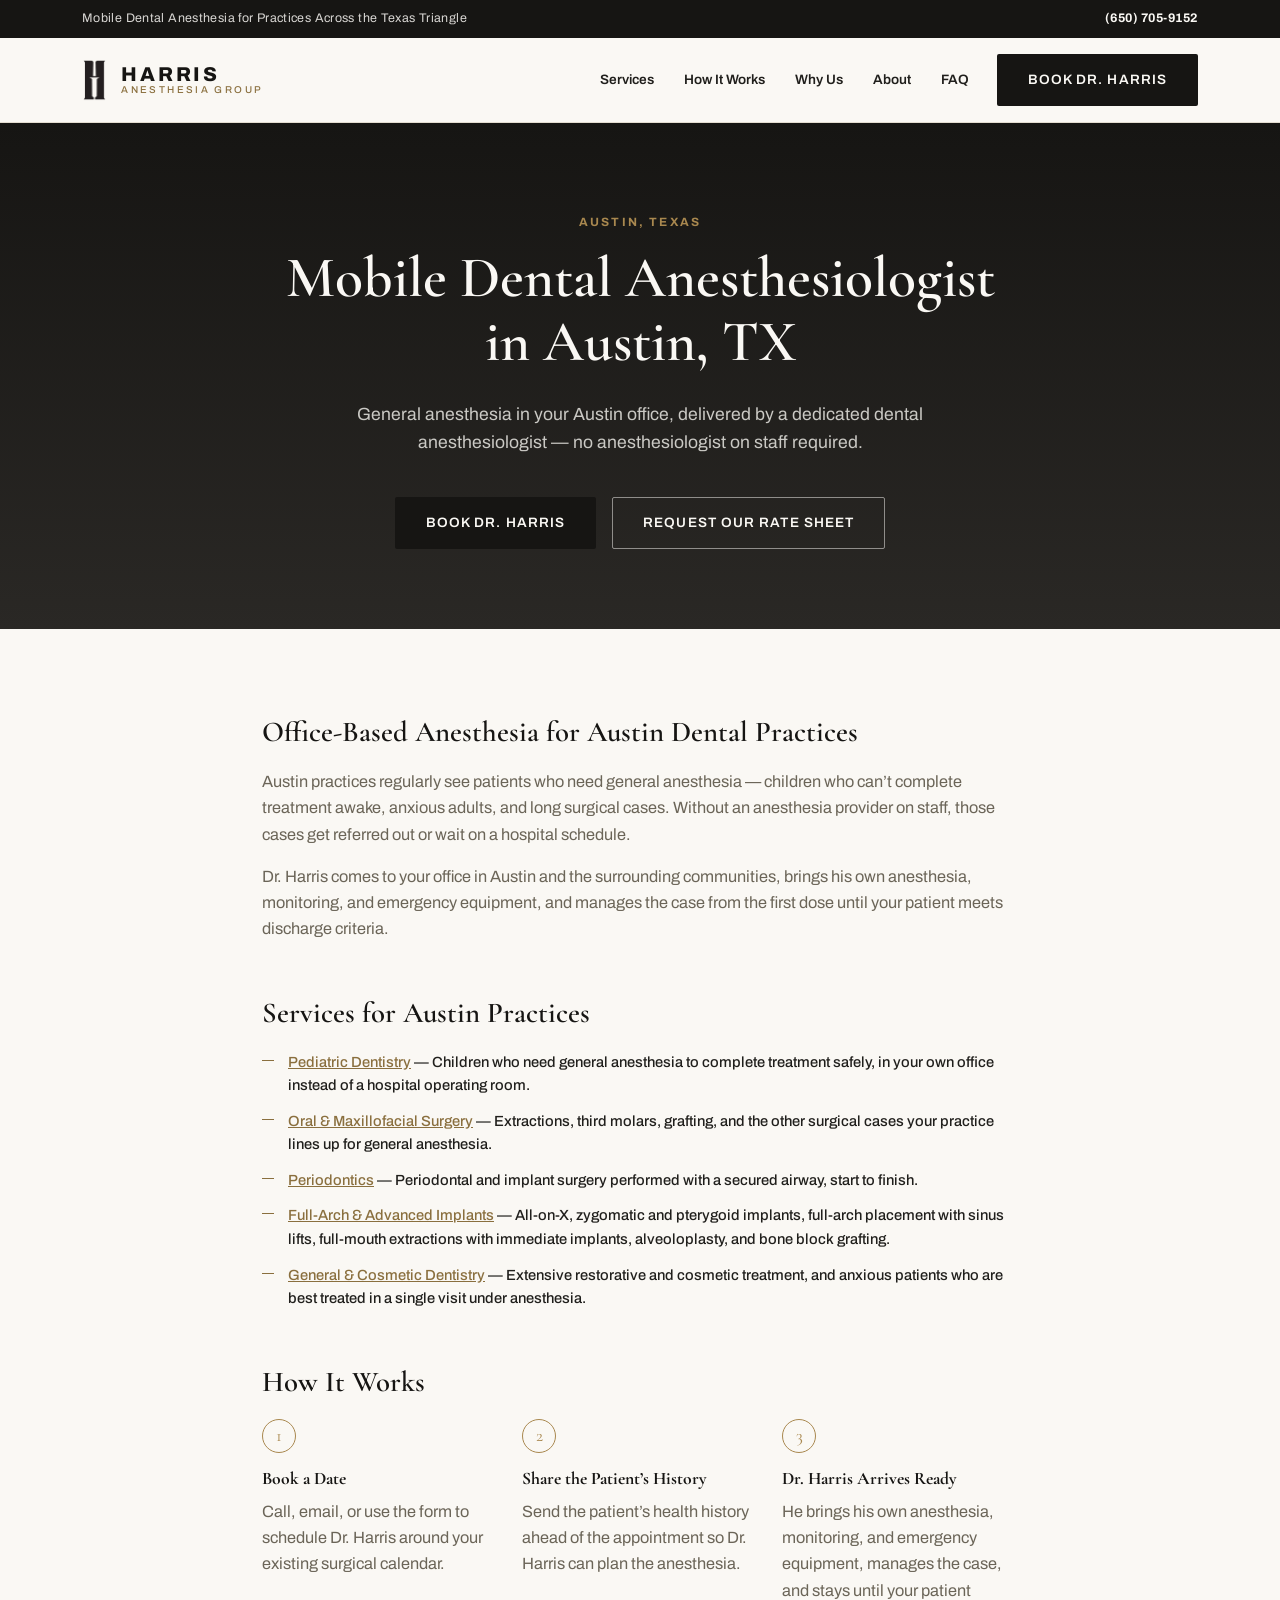
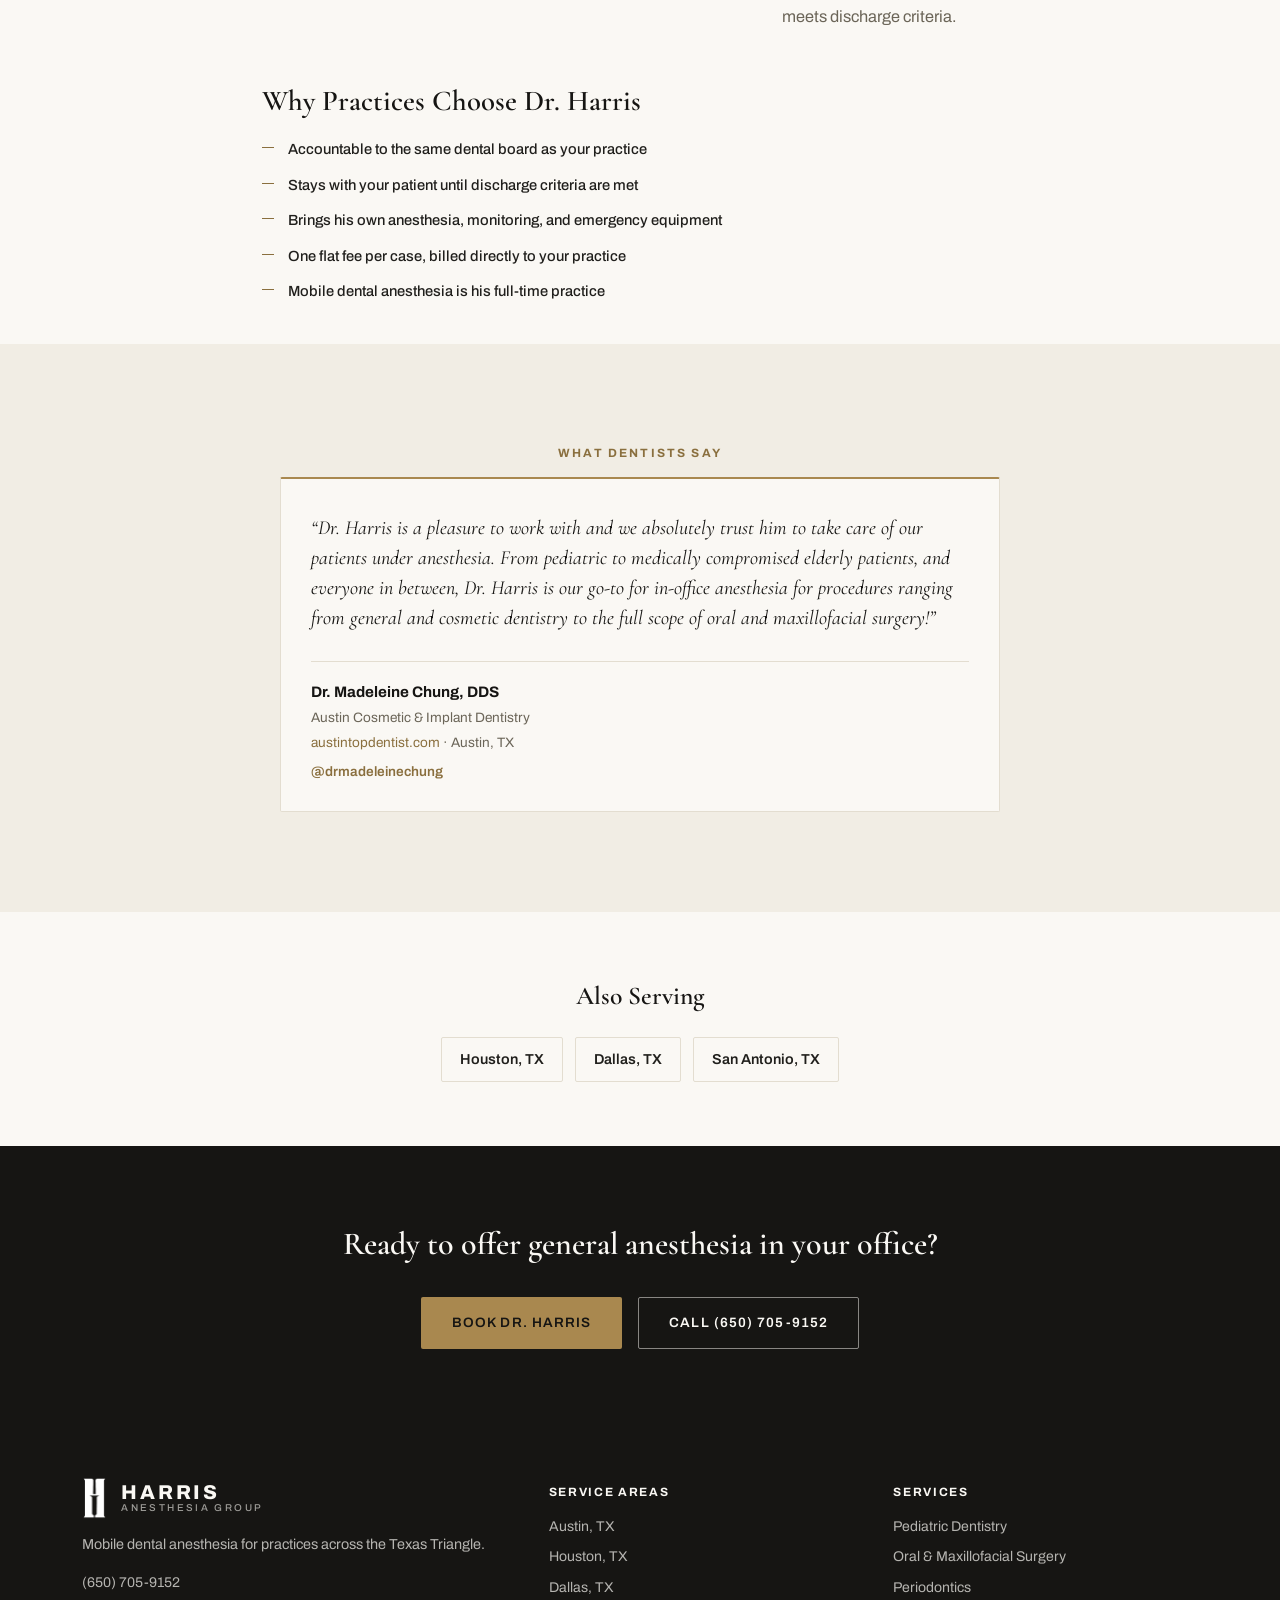
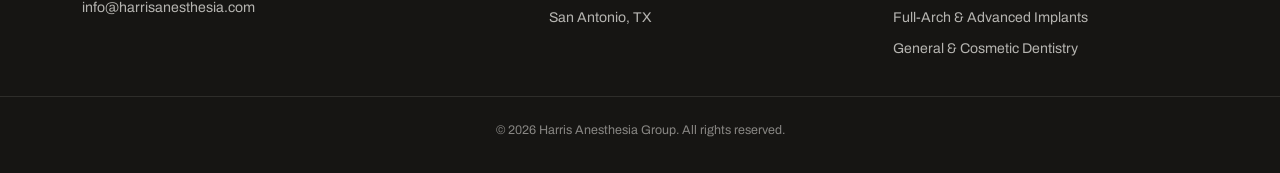
==== austin/index.html @ 19dffb28 "Restructure home page and add city and service landing pages Reorder the home page around what a cli" ====
<!DOCTYPE html>
<html lang="en">
<head>
<meta charset="UTF-8">
<meta name="viewport" content="width=device-width, initial-scale=1.0">
<title>Dental Anesthesiologist in Austin, TX | Harris Anesthesia</title>
<meta name="description" content="Mobile dental anesthesiologist Dr. Brett Harris brings general anesthesia to dental offices in Austin, TX. One flat fee per case.">
<link rel="canonical" href="https://harrisanesthesia.com/austin/">
<meta property="og:type" content="website">
<meta property="og:url" content="https://harrisanesthesia.com/austin/">
<meta property="og:title" content="Dental Anesthesiologist in Austin, TX | Harris Anesthesia">
<meta property="og:description" content="Mobile dental anesthesiologist Dr. Brett Harris brings general anesthesia to dental offices in Austin, TX. One flat fee per case.">
<meta property="og:image" content="https://harrisanesthesia.com/assets/dr-harris-headshot-crop.jpg">
<link rel="icon" type="image/png" href="/assets/logo-icon.png">
<link rel="preconnect" href="https://fonts.googleapis.com">
<link rel="preconnect" href="https://fonts.gstatic.com" crossorigin>
<link href="https://fonts.googleapis.com/css2?family=Archivo:wght@400;500;600;700;800&family=Cormorant+Garamond:ital,wght@0,500;0,600;1,500&display=swap" rel="stylesheet">
<link rel="stylesheet" href="/css/styles.css">
</head>
<body>

<div class="topbar">
  <div class="wrap topbar-inner">
    <span>Mobile Dental Anesthesia for Practices Across the Texas Triangle</span>
    <a href="tel:+16507059152" class="topbar-phone">(650) 705-9152</a>
  </div>
</div>

<header class="site-header" id="top">
  <div class="wrap header-inner">
    <a href="/" class="brand">
      <img src="/assets/logo-icon.png" alt="Harris Anesthesia Group mark" class="brand-mark">
      <span class="brand-word">
        <span class="brand-name">HARRIS</span>
        <span class="brand-sub">Anesthesia Group</span>
      </span>
    </a>
    <nav class="site-nav" id="site-nav">
      <a href="/#services">Services</a>
      <a href="/#how-it-works">How It Works</a>
      <a href="/#why">Why Us</a>
      <a href="/#about">About</a>
      <a href="/#faq">FAQ</a>
    </nav>
    <a href="/#contact" class="btn btn-primary header-cta">Book Dr. Harris</a>
    <button class="nav-toggle" id="nav-toggle" aria-label="Toggle navigation" aria-expanded="false">
      <span></span><span></span><span></span>
    </button>
  </div>
</header>

<main>

  <section class="hero page-hero">
    <div class="wrap hero-inner">
      <p class="eyebrow">Austin, Texas</p>
      <h1>Mobile Dental Anesthesiologist in Austin, TX</h1>
      <p class="hero-lede">General anesthesia in your Austin office, delivered by a dedicated dental anesthesiologist &mdash; no anesthesiologist on staff required.</p>
      <div class="hero-actions">
        <a href="/#contact" class="btn btn-primary">Book Dr. Harris</a>
        <a href="mailto:info@harrisanesthesia.com?subject=Rate%20sheet%20request" class="btn btn-ghost">Request Our Rate Sheet</a>
      </div>
    </div>
  </section>

  <section class="page-body">
    <div class="wrap prose">
      <h2>Office-Based Anesthesia for Austin Dental Practices</h2>
      <p>Austin practices regularly see patients who need general anesthesia &mdash; children who can&rsquo;t complete treatment awake, anxious adults, and long surgical cases. Without an anesthesia provider on staff, those cases get referred out or wait on a hospital schedule.</p>
      <p>Dr. Harris comes to your office in Austin and the surrounding communities, brings his own anesthesia, monitoring, and emergency equipment, and manages the case from the first dose until your patient meets discharge criteria.</p>

      <h2>Services for Austin Practices</h2>
      <ul class="credential-list">
        <li><a href="/pediatric-dental-anesthesia/">Pediatric Dentistry</a> &mdash; Children who need general anesthesia to complete treatment safely, in your own office instead of a hospital operating room.</li>
        <li><a href="/oral-surgery-anesthesia/">Oral &amp; Maxillofacial Surgery</a> &mdash; Extractions, third molars, grafting, and the other surgical cases your practice lines up for general anesthesia.</li>
        <li><a href="/periodontal-surgery-anesthesia/">Periodontics</a> &mdash; Periodontal and implant surgery performed with a secured airway, start to finish.</li>
        <li><a href="/full-arch-implant-anesthesia/">Full-Arch &amp; Advanced Implants</a> &mdash; All-on-X, zygomatic and pterygoid implants, full-arch placement with sinus lifts, full-mouth extractions with immediate implants, alveoloplasty, and bone block grafting.</li>
        <li><a href="/general-cosmetic-dental-anesthesia/">General &amp; Cosmetic Dentistry</a> &mdash; Extensive restorative and cosmetic treatment, and anxious patients who are best treated in a single visit under anesthesia.</li>
      </ul>

      <h2>How It Works</h2>
        <ol class="how-steps">
          <li class="how-step"><span class="how-num">1</span><h4>Book a Date</h4><p>Call, email, or use the form to schedule Dr. Harris around your existing surgical calendar.</p></li>
          <li class="how-step"><span class="how-num">2</span><h4>Share the Patient&rsquo;s History</h4><p>Send the patient&rsquo;s health history ahead of the appointment so Dr. Harris can plan the anesthesia.</p></li>
          <li class="how-step"><span class="how-num">3</span><h4>Dr. Harris Arrives Ready</h4><p>He brings his own anesthesia, monitoring, and emergency equipment, manages the case, and stays until your patient meets discharge criteria.</p></li>
        </ol>

      <h2>Why Practices Choose Dr. Harris</h2>
      <ul class="credential-list">
        <li>Accountable to the same dental board as your practice</li>
        <li>Stays with your patient until discharge criteria are met</li>
        <li>Brings his own anesthesia, monitoring, and emergency equipment</li>
        <li>One flat fee per case, billed directly to your practice</li>
        <li>Mobile dental anesthesia is his full-time practice</li>
      </ul>
    </div>
  </section>

  <section class="testimonials">
    <div class="wrap">
      <p class="eyebrow center">What Dentists Say</p>
      <div class="testimonial-single">
        <figure class="testimonial">
          <blockquote>&ldquo;Dr. Harris is a pleasure to work with and we absolutely trust him to take care of our patients under anesthesia. From pediatric to medically compromised elderly patients, and everyone in between, Dr. Harris is our go-to for in-office anesthesia for procedures ranging from general and cosmetic dentistry to the full scope of oral and maxillofacial surgery!&rdquo;</blockquote>
          <figcaption>
            <span class="testimonial-name">Dr. Madeleine Chung, DDS</span>
            <span class="testimonial-role">Austin Cosmetic &amp; Implant Dentistry</span>
            <span class="testimonial-place"><a href="https://austintopdentist.com/" target="_blank" rel="noopener">austintopdentist.com</a> &middot; Austin, TX</span>
            <a class="testimonial-social" href="https://www.instagram.com/drmadeleinechung/" target="_blank" rel="noopener">@drmadeleinechung</a>
          </figcaption>
        </figure>
      </div>
    </div>
  </section>

  <section class="page-related">
    <div class="wrap">
      <h2>Also Serving</h2>
      <ul class="link-list">
        <li><a href="/houston/">Houston, TX</a></li>
        <li><a href="/dallas/">Dallas, TX</a></li>
        <li><a href="/san-antonio/">San Antonio, TX</a></li>
      </ul>
    </div>
  </section>

  <section class="cta-band">
    <div class="wrap">
      <h2>Ready to offer general anesthesia in your office?</h2>
      <div class="hero-actions">
        <a href="/#contact" class="btn btn-primary btn-on-dark">Book Dr. Harris</a>
        <a href="tel:+16507059152" class="btn btn-ghost btn-ghost-dark">Call (650) 705-9152</a>
      </div>
    </div>
  </section>

</main>

<footer class="site-footer">
  <div class="wrap footer-cols">
    <div class="footer-brand-col">
      <a href="/" class="brand brand-footer">
        <img src="/assets/logo-icon.png" alt="Harris Anesthesia Group mark" class="brand-mark">
        <span class="brand-word">
          <span class="brand-name">HARRIS</span>
          <span class="brand-sub">Anesthesia Group</span>
        </span>
      </a>
      <p class="footer-tagline">Mobile dental anesthesia for practices across the Texas Triangle.</p>
      <p class="footer-contact"><a href="tel:+16507059152">(650) 705-9152</a><br><a href="mailto:info@harrisanesthesia.com">info@harrisanesthesia.com</a></p>
    </div>
    <div>
      <h4 class="footer-heading">Service Areas</h4>
      <ul class="footer-links">
          <li><a href="/austin/">Austin, TX</a></li>
          <li><a href="/houston/">Houston, TX</a></li>
          <li><a href="/dallas/">Dallas, TX</a></li>
          <li><a href="/san-antonio/">San Antonio, TX</a></li>
      </ul>
    </div>
    <div>
      <h4 class="footer-heading">Services</h4>
      <ul class="footer-links">
          <li><a href="/pediatric-dental-anesthesia/">Pediatric Dentistry</a></li>
          <li><a href="/oral-surgery-anesthesia/">Oral &amp; Maxillofacial Surgery</a></li>
          <li><a href="/periodontal-surgery-anesthesia/">Periodontics</a></li>
          <li><a href="/full-arch-implant-anesthesia/">Full-Arch &amp; Advanced Implants</a></li>
          <li><a href="/general-cosmetic-dental-anesthesia/">General &amp; Cosmetic Dentistry</a></li>
      </ul>
    </div>
  </div>
  <p class="footer-copy">&copy; <span id="year"></span> Harris Anesthesia Group. All rights reserved.</p>
</footer>

<script src="/js/main.js"></script>
</body>
</html>
---- css/styles.css ----
/* ---------- tokens ---------- */
:root {
  --black: #161513;
  --charcoal: #2a2825;
  --ivory: #faf8f4;
  --cream: #f1ede4;
  --gold: #a9884f;
  --gold-dark: #8a6f3e;
  --line: #e3ddd0;
  --text: #201f1c;
  --text-muted: #6b6558;
  --radius: 2px;
  --shadow: 0 20px 50px -25px rgba(22, 21, 19, 0.35);
  --font-display: 'Cormorant Garamond', Georgia, serif;
  --font-body: 'Archivo', -apple-system, Segoe UI, sans-serif;
}

* { box-sizing: border-box; }
html { scroll-behavior: smooth; }
body {
  margin: 0;
  font-family: var(--font-body);
  color: var(--text);
  background: var(--ivory);
  line-height: 1.6;
  -webkit-font-smoothing: antialiased;
}
img { max-width: 100%; display: block; }
a { color: inherit; text-decoration: none; }
h1, h2, h3 { font-family: var(--font-display); font-weight: 600; margin: 0 0 0.5em; color: var(--black); }
p { margin: 0 0 1em; }
ul { margin: 0; padding: 0; list-style: none; }

.wrap {
  max-width: 1180px;
  margin: 0 auto;
  padding: 0 32px;
}

.eyebrow {
  font-family: var(--font-body);
  text-transform: uppercase;
  letter-spacing: 0.18em;
  font-size: 0.75rem;
  font-weight: 700;
  color: var(--gold-dark);
  margin: 0 0 14px;
}
.eyebrow.center { text-align: center; }
.center { text-align: center; }
.section-lede {
  max-width: 640px;
  color: var(--text-muted);
  font-size: 1.05rem;
}
.section-lede.center { margin-left: auto; margin-right: auto; }

/* ---------- buttons ---------- */
.btn {
  display: inline-flex;
  align-items: center;
  justify-content: center;
  padding: 14px 30px;
  font-size: 0.85rem;
  font-weight: 600;
  text-transform: uppercase;
  letter-spacing: 0.08em;
  border-radius: var(--radius);
  border: 1px solid transparent;
  cursor: pointer;
  transition: all 0.2s ease;
  white-space: nowrap;
}
.btn-primary { background: var(--black); color: var(--ivory); }
.btn-primary:hover { background: var(--gold-dark); }
.btn-ghost { background: transparent; color: var(--black); border-color: var(--black); }
.btn-ghost:hover { background: var(--black); color: var(--ivory); }
.btn-small { padding: 10px 20px; font-size: 0.75rem; }
.btn-block { width: 100%; }

/* ---------- topbar ---------- */
.topbar { background: var(--black); color: rgba(250,248,244,0.85); font-size: 0.78rem; }
.topbar-inner {
  display: flex;
  justify-content: space-between;
  align-items: center;
  padding: 9px 32px;
  letter-spacing: 0.03em;
}
.topbar-phone { font-weight: 700; color: var(--ivory); letter-spacing: 0.04em; }

/* ---------- header ---------- */
.site-header {
  background: var(--ivory);
  border-bottom: 1px solid var(--line);
  position: sticky;
  top: 0;
  z-index: 50;
}
.header-inner {
  display: flex;
  align-items: center;
  gap: 28px;
  padding: 16px 32px;
}
.brand { display: flex; align-items: center; gap: 14px; margin-right: auto; }
.brand-mark { width: auto; height: 42px; }
.brand-word { display: flex; flex-direction: column; line-height: 1.1; }
.brand-name {
  font-family: var(--font-body);
  font-weight: 800;
  font-size: 1.25rem;
  letter-spacing: 0.14em;
  color: var(--black);
}
.brand-sub {
  font-family: var(--font-body);
  font-weight: 500;
  font-size: 0.62rem;
  letter-spacing: 0.24em;
  text-transform: uppercase;
  color: var(--gold-dark);
}
.site-nav { display: flex; gap: 30px; }
.site-nav a {
  font-size: 0.85rem;
  font-weight: 600;
  color: var(--text);
  position: relative;
  padding: 4px 0;
}
.site-nav a:hover { color: var(--gold-dark); }
.header-cta { flex-shrink: 0; }
.nav-toggle {
  display: none;
  flex-direction: column;
  justify-content: center;
  gap: 5px;
  width: 34px;
  height: 34px;
  background: none;
  border: none;
  cursor: pointer;
  padding: 0;
}
.nav-toggle span { width: 100%; height: 2px; background: var(--black); }

/* ---------- hero ---------- */
.hero {
  background: linear-gradient(180deg, var(--black) 0%, var(--charcoal) 100%);
  color: var(--ivory);
  padding: 110px 0 100px;
  text-align: center;
}
.hero-inner { max-width: 780px; margin: 0 auto; }
.hero .eyebrow { color: var(--gold); text-align: center; }
.hero h1 {
  color: var(--ivory);
  font-size: clamp(2.4rem, 5vw, 3.6rem);
  line-height: 1.12;
  margin-bottom: 26px;
}
.hero-lede {
  color: rgba(250, 248, 244, 0.78);
  font-size: 1.1rem;
  max-width: 620px;
  margin: 0 auto 40px;
}
.hero-actions { display: flex; gap: 16px; justify-content: center; flex-wrap: wrap; }
.hero .btn-ghost { color: var(--ivory); border-color: rgba(250,248,244,0.5); }
.hero .btn-ghost:hover { background: var(--ivory); color: var(--black); }

/* ---------- stats ---------- */
.stats { background: var(--black); border-top: 1px solid rgba(250,248,244,0.1); }
.stats-grid {
  display: grid;
  grid-template-columns: repeat(4, 1fr);
  gap: 20px;
  padding: 40px 32px 56px;
}
.stat { text-align: center; color: var(--ivory); }
.stat-num {
  display: block;
  font-family: var(--font-display);
  font-size: 2.2rem;
  color: var(--gold);
  margin-bottom: 6px;
}
.stat-label {
  display: block;
  font-size: 0.8rem;
  color: rgba(250,248,244,0.7);
  letter-spacing: 0.01em;
}

/* ---------- about ---------- */
.about { padding: 100px 0; }
.about-grid {
  display: grid;
  grid-template-columns: 0.8fr 1.2fr;
  gap: 72px;
  align-items: center;
}
.about-media-frame {
  background: var(--black);
  border-radius: var(--radius);
  aspect-ratio: 3/4;
  overflow: hidden;
  box-shadow: var(--shadow);
}
.about-media-frame picture { display: block; height: 100%; }
.about-photo {
  width: 100%;
  height: 100%;
  object-fit: cover;
  object-position: center top;
  display: block;
}
.about-caption {
  margin: 16px 0 0;
  text-align: center;
  font-size: 0.8rem;
  letter-spacing: 0.04em;
  color: var(--text-muted);
}
.about-copy h2 { font-size: 2.1rem; }
.about-copy p { color: var(--text-muted); }
.credential-list { margin-top: 24px; display: flex; flex-direction: column; gap: 12px; }
.credential-list li {
  position: relative;
  padding-left: 26px;
  font-size: 0.92rem;
  color: var(--text);
  font-weight: 500;
}
.credential-list li::before {
  content: "";
  position: absolute;
  left: 0;
  top: 9px;
  width: 12px;
  height: 1px;
  background: var(--gold-dark);
}

/* ---------- services ---------- */
.services { background: var(--cream); padding: 100px 0; }
.services h2 { max-width: 720px; margin-left: auto; margin-right: auto; font-size: 2.1rem; }
.section-lede { margin-bottom: 56px; }
.service-grid {
  display: grid;
  grid-template-columns: repeat(3, 1fr);
  gap: 22px;
}
.service-card {
  background: var(--ivory);
  border: 1px solid var(--line);
  border-radius: var(--radius);
  padding: 30px 26px;
  transition: box-shadow 0.2s ease, transform 0.2s ease;
}
.service-card:hover { box-shadow: var(--shadow); transform: translateY(-3px); }
a.service-card { display: flex; flex-direction: column; color: inherit; }
.card-link { margin-top: auto; padding-top: 16px; font-size: 0.82rem; font-weight: 700; color: var(--gold-dark); letter-spacing: 0.02em; }
.service-index {
  display: block;
  font-family: var(--font-display);
  font-size: 1.3rem;
  color: var(--gold);
  margin-bottom: 10px;
}
.service-card h3 { font-size: 1.15rem; margin-bottom: 10px; }
.service-card p { color: var(--text-muted); font-size: 0.92rem; margin-bottom: 0; }
.service-card-cta {
  background: var(--black);
  color: var(--ivory);
  display: flex;
  flex-direction: column;
  justify-content: center;
}
.service-card-cta h3 { color: var(--ivory); }
.service-card-cta p { color: rgba(250,248,244,0.72); }
.service-card-cta .btn-ghost { color: var(--ivory); border-color: rgba(250,248,244,0.5); align-self: flex-start; }
.service-card-cta .btn-ghost:hover { background: var(--ivory); color: var(--black); }

/* ---------- why ---------- */
.why { padding: 100px 0; }
.why h2 { max-width: 720px; margin-left: auto; margin-right: auto; font-size: 2.1rem; }
.why-grid {
  display: grid;
  grid-template-columns: repeat(2, 1fr);
  gap: 36px 56px;
  max-width: 960px;
  margin: 0 auto;
}

/* ---------- testimonials ---------- */
.testimonials { background: var(--cream); padding: 100px 0; }
.testimonials h2 { font-size: 2.1rem; margin-bottom: 56px; }
.testimonial-grid {
  display: grid;
  grid-template-columns: repeat(3, 1fr);
  gap: 24px;
}
.testimonial {
  margin: 0;
  background: var(--ivory);
  border: 1px solid var(--line);
  border-top: 2px solid var(--gold);
  border-radius: var(--radius);
  padding: 34px 30px 28px;
  display: flex;
  flex-direction: column;
  justify-content: space-between;
  gap: 28px;
}
.testimonial blockquote {
  margin: 0;
  font-family: var(--font-display);
  font-size: 1.25rem;
  line-height: 1.5;
  font-style: italic;
  color: var(--black);
}
.testimonial figcaption {
  display: flex;
  flex-direction: column;
  gap: 3px;
  border-top: 1px solid var(--line);
  padding-top: 18px;
  font-size: 0.85rem;
}
.testimonial-name { font-weight: 700; color: var(--black); font-size: 0.95rem; }
.testimonial-role { color: var(--text-muted); }
.testimonial-place { color: var(--text-muted); }
.testimonial-place a, .testimonial-social { color: var(--gold-dark); }
.testimonial-place a:hover, .testimonial-social:hover { text-decoration: underline; }
.testimonial-social { margin-top: 4px; font-weight: 600; }

/* ---------- why items ---------- */
.safety-item { border-left: 2px solid var(--gold); padding-left: 20px; }
.safety-item h3 { font-size: 1.05rem; margin-bottom: 8px; }
.safety-item p { color: var(--text-muted); font-size: 0.92rem; margin-bottom: 0; }

/* ---------- referring ---------- */
.referring { background: var(--black); color: var(--ivory); padding: 100px 0; text-align: center; }
.referring-inner { max-width: 820px; margin: 0 auto; }
.referring h2 { color: var(--ivory); font-size: 2.1rem; }
.referring .section-lede { color: rgba(250,248,244,0.75); margin-left: auto; margin-right: auto; text-align: center; }
.referring-points {
  display: grid;
  grid-template-columns: repeat(3, 1fr);
  gap: 28px;
  margin: 48px 0 44px;
  text-align: left;
}
.referring-point { border-top: 2px solid var(--gold); padding-top: 18px; }
.referring-point h3 { color: var(--ivory); font-size: 1.05rem; }
.referring-point p { color: rgba(250,248,244,0.68); font-size: 0.9rem; margin-bottom: 0; }
.backup-callout {
  border: 1px solid rgba(250,248,244,0.18);
  border-radius: var(--radius);
  padding: 26px 30px;
  margin: 0 0 40px;
  text-align: left;
}
.backup-callout h3 { color: var(--gold); font-size: 1.15rem; margin-bottom: 8px; }
.backup-callout p { color: rgba(250,248,244,0.75); font-size: 0.95rem; margin: 0; }
.how-heading { color: var(--ivory); font-size: 1.6rem; margin: 8px 0 24px; }
.how-steps {
  list-style: none;
  margin: 0 0 44px;
  padding: 0;
  display: grid;
  grid-template-columns: repeat(3, 1fr);
  gap: 24px;
  text-align: left;
}
.how-step { position: relative; }
.how-num {
  display: inline-flex;
  align-items: center;
  justify-content: center;
  width: 34px;
  height: 34px;
  border-radius: 50%;
  border: 1px solid var(--gold);
  color: var(--gold);
  font-family: var(--font-display);
  font-size: 1.1rem;
  margin-bottom: 12px;
}
.how-step h4 { font-family: var(--font-display); font-size: 1.1rem; margin: 0 0 6px; }
.how-step p { font-size: 0.9rem; margin: 0; }
.referring .how-step h4 { color: var(--ivory); }
.referring .how-step p { color: rgba(250,248,244,0.68); }
.page-body .how-step h4 { color: var(--black); }
.page-body .how-step p { color: var(--text-muted); }
.btn-on-dark { background: var(--gold); color: var(--black); }
.btn-on-dark:hover { background: var(--ivory); }
.btn-ghost-dark { color: var(--ivory); border-color: rgba(250,248,244,0.5); }
.btn-ghost-dark:hover { background: var(--ivory); color: var(--black); }
.referring .hero-actions, .cta-band .hero-actions { justify-content: center; }

/* ---------- pull quote ---------- */
.pull-quote { padding: 56px 0 8px; text-align: center; }
.pull-quote blockquote {
  margin: 0 auto;
  max-width: 760px;
  font-family: var(--font-display);
  font-style: italic;
  font-size: clamp(1.5rem, 3vw, 2.1rem);
  line-height: 1.3;
  color: var(--black);
}
.pull-quote-cite { margin: 14px 0 0; font-size: 0.82rem; letter-spacing: 0.04em; color: var(--text-muted); }

/* ---------- faq ---------- */
.faq { background: var(--cream); padding: 100px 0; }
.faq h2 { font-size: 2.1rem; margin-bottom: 40px; }
.faq-inner { max-width: 820px; }
.faq-item { border-top: 1px solid var(--line); padding: 4px 0; }
.faq-item:last-child { border-bottom: 1px solid var(--line); }
.faq-item summary {
  cursor: pointer;
  list-style: none;
  padding: 18px 36px 18px 0;
  position: relative;
  font-weight: 600;
  font-size: 1rem;
  color: var(--black);
}
.faq-item summary::-webkit-details-marker { display: none; }
.faq-item summary::after {
  content: "+";
  position: absolute;
  right: 4px;
  top: 14px;
  font-size: 1.4rem;
  color: var(--gold-dark);
}
.faq-item[open] summary::after { content: "\2013"; }
.faq-item p { margin: 0 0 18px; color: var(--text-muted); }
.faq-item a, .patients-contact a, .contact-info p a { color: var(--gold-dark); text-decoration: underline; }

/* ---------- patients ---------- */
.patients { padding: 80px 0; }
.patients-inner { max-width: 820px; }
.patients h2 { font-size: 1.8rem; }
.patients p { color: var(--text-muted); }
.patients .credential-list { margin: 20px 0 24px; }
.patients-contact { margin: 0; }

/* ---------- inner pages ---------- */
.page-hero { padding: 90px 0 80px; }
.page-body { padding: 80px 0 40px; }
.prose { max-width: 820px; }
.prose h2 { font-size: 1.8rem; margin-top: 48px; }
.prose h2:first-child { margin-top: 0; }
.prose p { color: var(--text-muted); font-size: 1.02rem; }
.prose .credential-list { margin: 8px 0 0; }
.prose .credential-list a { color: var(--gold-dark); text-decoration: underline; }
.page-body .how-steps { margin-bottom: 0; }
.testimonial-single { max-width: 720px; margin: 0 auto; }
.page-related { padding: 64px 0; text-align: center; }
.page-related h2 { font-size: 1.6rem; }
.link-list { display: flex; flex-wrap: wrap; justify-content: center; gap: 12px; margin-top: 20px; }
.link-list a {
  display: inline-block;
  padding: 10px 18px;
  border: 1px solid var(--line);
  border-radius: var(--radius);
  font-size: 0.9rem;
  font-weight: 600;
}
.link-list a:hover { border-color: var(--gold); color: var(--gold-dark); }
.cta-band { background: var(--black); padding: 72px 0; text-align: center; }
.cta-band h2 { color: var(--ivory); font-size: 2rem; margin-bottom: 28px; }

/* ---------- contact ---------- */
.contact { padding: 100px 0; background: var(--cream); }
.contact-grid { display: grid; grid-template-columns: 0.9fr 1.1fr; gap: 64px; }
.contact-info h2 { font-size: 2rem; }
.contact-info p { color: var(--text-muted); }
.contact-details { margin-top: 32px; display: flex; flex-direction: column; gap: 18px; }
.contact-details dt { font-size: 0.72rem; text-transform: uppercase; letter-spacing: 0.14em; color: var(--gold-dark); font-weight: 700; margin-bottom: 4px; }
.contact-details dd { margin: 0; font-size: 1.02rem; font-weight: 600; }
.contact-details a:hover { color: var(--gold-dark); }

.contact-form {
  background: var(--ivory);
  border: 1px solid var(--line);
  border-radius: var(--radius);
  padding: 36px;
  box-shadow: var(--shadow);
}
.form-row { margin-bottom: 18px; display: flex; flex-direction: column; gap: 6px; }
.form-pair { display: grid; grid-template-columns: 1fr 1fr; gap: 0 16px; }
.form-row label { font-size: 0.78rem; font-weight: 700; text-transform: uppercase; letter-spacing: 0.06em; color: var(--text-muted); }
.form-row input, .form-row select, .form-row textarea {
  font-family: var(--font-body);
  font-size: 0.95rem;
  padding: 12px 14px;
  border: 1px solid var(--line);
  border-radius: var(--radius);
  background: #fff;
  color: var(--text);
}
.form-row input:focus, .form-row select:focus, .form-row textarea:focus {
  outline: none;
  border-color: var(--gold);
}
.form-note { margin: 14px 0 0; font-size: 0.85rem; color: var(--gold-dark); min-height: 1.2em; }

/* ---------- footer ---------- */
.site-footer { background: var(--black); color: rgba(250,248,244,0.7); padding: 56px 0 32px; }
.footer-cols { display: grid; grid-template-columns: 1.4fr 1fr 1fr; gap: 40px; padding-bottom: 36px; }
.footer-heading { color: var(--ivory); font-family: var(--font-body); font-size: 0.75rem; text-transform: uppercase; letter-spacing: 0.14em; margin: 6px 0 14px; }
.footer-links { display: flex; flex-direction: column; gap: 8px; font-size: 0.88rem; }
.footer-links a:hover, .footer-contact a:hover { color: var(--ivory); }
.footer-contact { font-size: 0.88rem; margin: 14px 0 0; line-height: 1.8; }
.site-footer .footer-copy { text-align: center; border-top: 1px solid rgba(250,248,244,0.1); padding-top: 24px; }
.brand-footer .brand-mark { filter: invert(1) brightness(1.4); }
.brand-footer .brand-name, .brand-footer .brand-sub { color: var(--ivory); }
.brand-footer .brand-sub { color: rgba(250,248,244,0.6); }
.footer-tagline { font-size: 0.9rem; margin: 14px 0 0; }
.footer-copy { font-size: 0.78rem; margin: 0; color: rgba(250,248,244,0.5); }

/* ---------- responsive ---------- */
@media (max-width: 980px) {
  .about-grid, .contact-grid { grid-template-columns: 1fr; }
  .how-steps { grid-template-columns: 1fr; }
  .footer-cols { grid-template-columns: 1fr 1fr; }
  .footer-brand-col { grid-column: 1 / -1; }
  .about-media-frame { max-width: 320px; margin: 0 auto; }
  .service-grid { grid-template-columns: repeat(2, 1fr); }
  .testimonial-grid { grid-template-columns: 1fr; }
  .referring-points { grid-template-columns: 1fr; }
  .stats-grid { grid-template-columns: repeat(2, 1fr); }
}

@media (max-width: 760px) {
  .topbar span:first-child { display: none; }
  .site-nav { display: none; }
  .header-cta { display: none; }
  .nav-toggle { display: flex; }
  .header-inner { padding: 14px 20px; }
  .wrap { padding: 0 20px; }
  .hero { padding: 80px 0 64px; }
  .about, .services, .why, .referring, .testimonials, .faq, .patients, .contact { padding: 64px 0; }
  .page-hero { padding: 64px 0 56px; }
  .page-body { padding: 56px 0 24px; }
  .service-grid { grid-template-columns: 1fr; }
  .why-grid { grid-template-columns: 1fr; }
  .form-pair { grid-template-columns: 1fr; }
  .contact-form { padding: 24px; }

  .site-nav.open {
    display: flex;
    flex-direction: column;
    position: absolute;
    top: 100%;
    left: 0;
    right: 0;
    background: var(--ivory);
    border-bottom: 1px solid var(--line);
    padding: 20px;
    gap: 18px;
  }
}
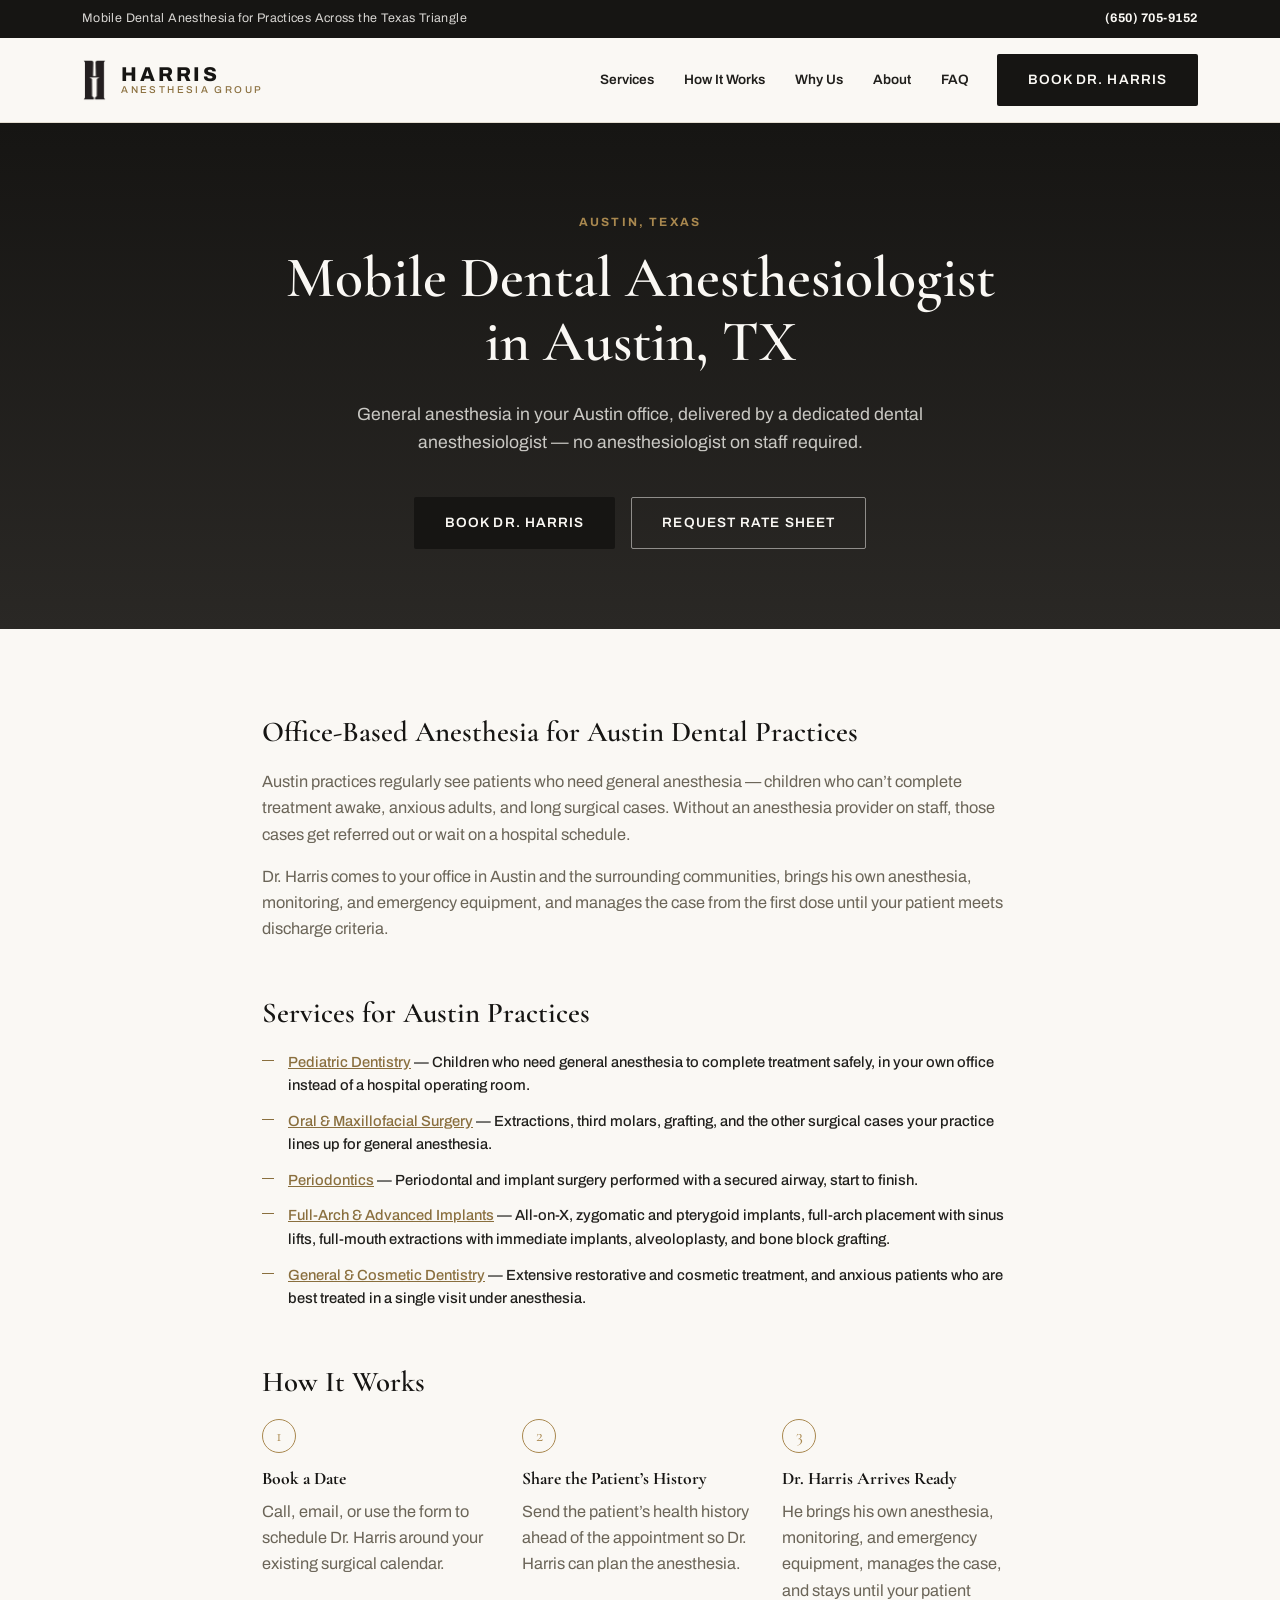
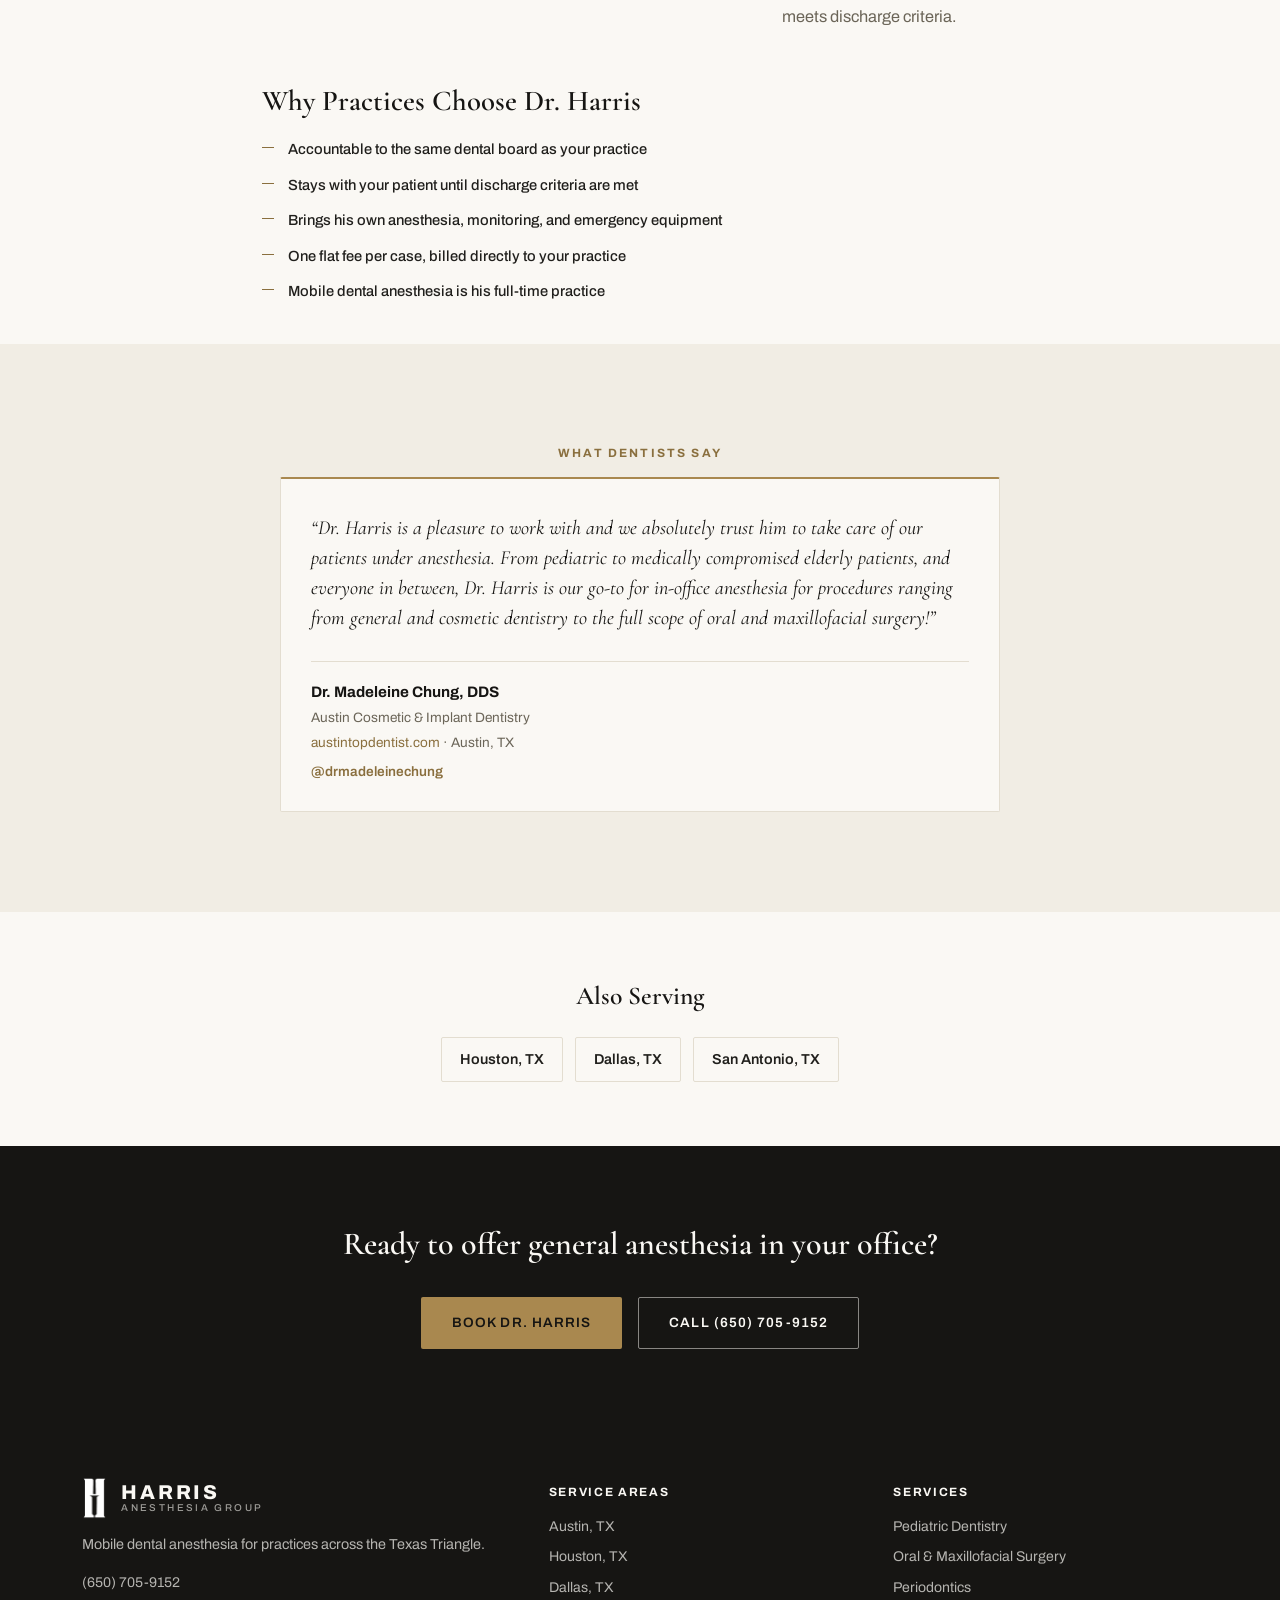
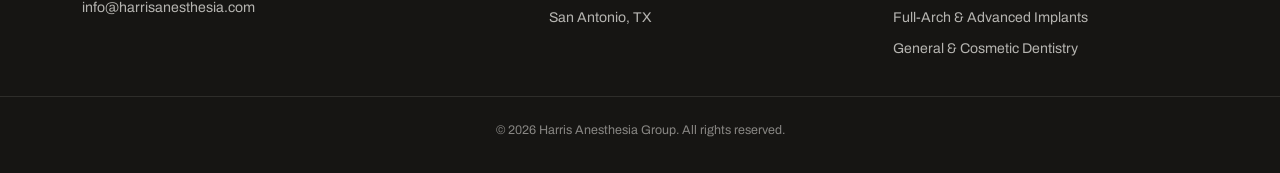
==== commit e24a3c9c: "Send contact form to info@ and track the page generator in the repo The contact form now posts to Fo" ====
--- a/austin/index.html
+++ b/austin/index.html
@@ -58,7 +58,7 @@
       <p class="hero-lede">General anesthesia in your Austin office, delivered by a dedicated dental anesthesiologist &mdash; no anesthesiologist on staff required.</p>
       <div class="hero-actions">
         <a href="/#contact" class="btn btn-primary">Book Dr. Harris</a>
-        <a href="mailto:info@harrisanesthesia.com?subject=Rate%20sheet%20request" class="btn btn-ghost">Request Our Rate Sheet</a>
+        <a href="mailto:info@harrisanesthesia.com?subject=Request%20Rate%20Sheet" class="btn btn-ghost">Request Rate Sheet</a>
       </div>
     </div>
   </section>
--- a/css/styles.css
+++ b/css/styles.css
@@ -496,6 +496,8 @@
 }
 .form-row { margin-bottom: 18px; display: flex; flex-direction: column; gap: 6px; }
 .form-pair { display: grid; grid-template-columns: 1fr 1fr; gap: 0 16px; }
+.form-honeypot { position: absolute; left: -9999px; }
+.contact-form button:disabled { opacity: 0.6; cursor: wait; }
 .form-row label { font-size: 0.78rem; font-weight: 700; text-transform: uppercase; letter-spacing: 0.06em; color: var(--text-muted); }
 .form-row input, .form-row select, .form-row textarea {
   font-family: var(--font-body);
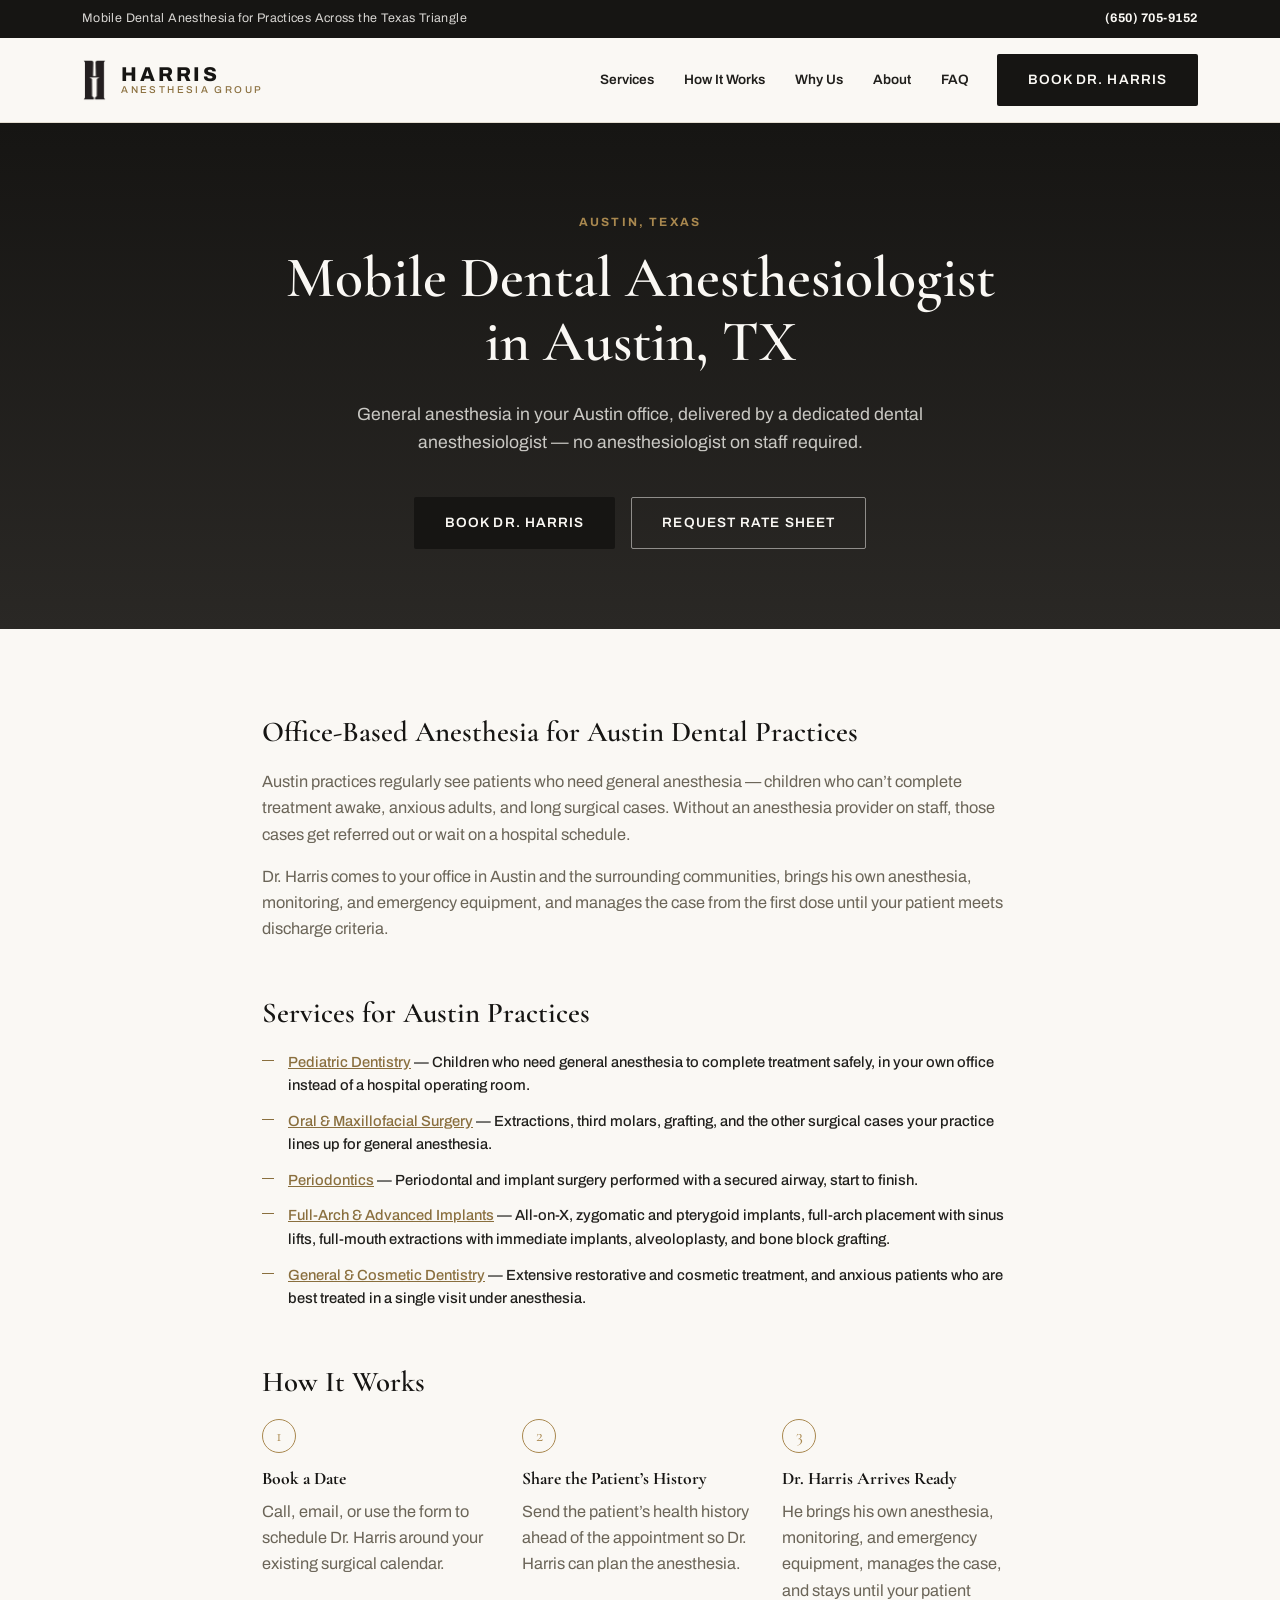
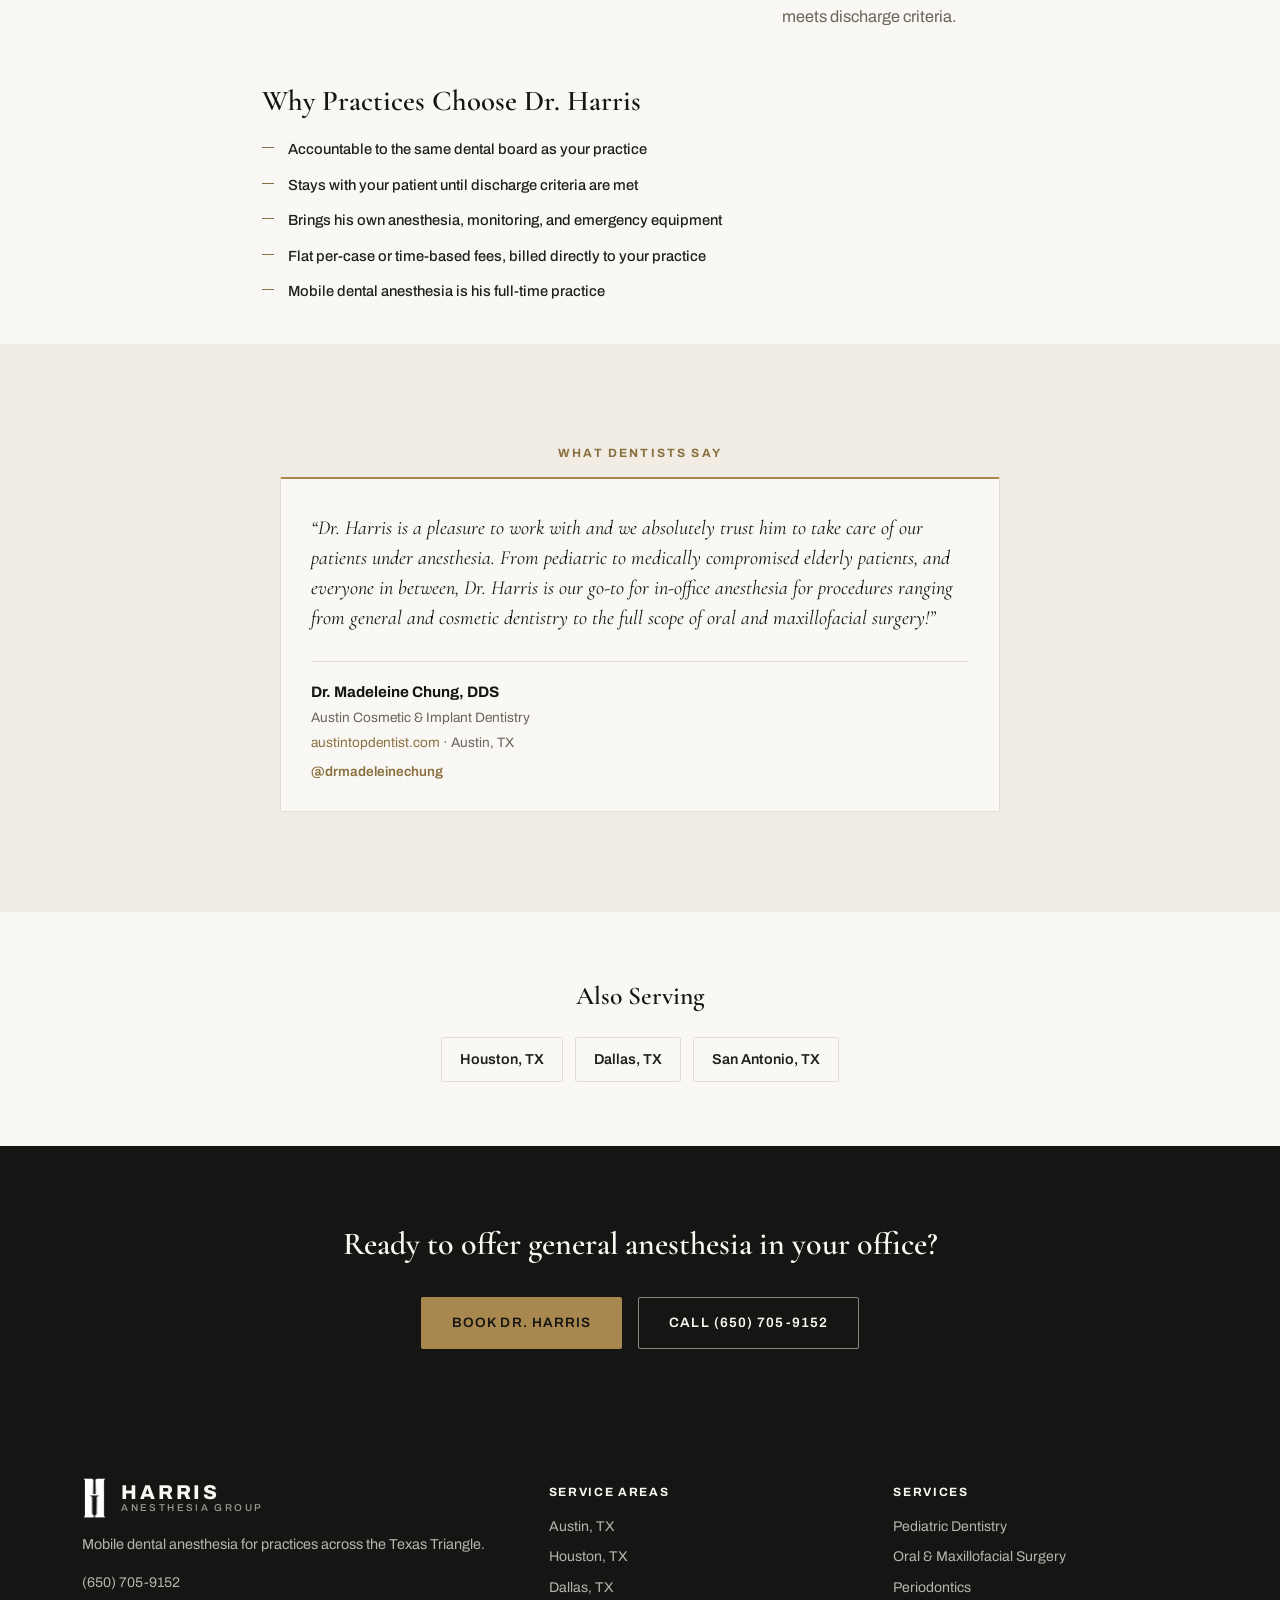
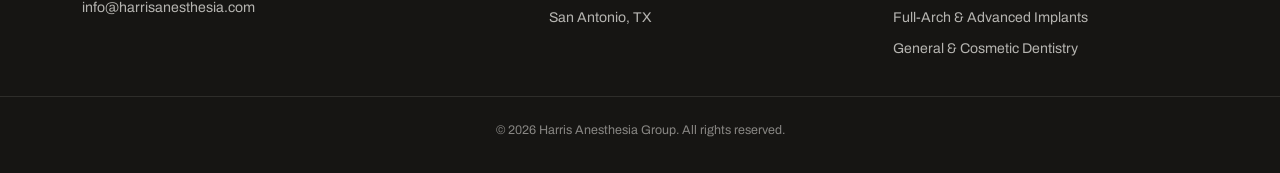
==== commit 08a0c559: "Mention time-based pricing alongside flat per-case fee Co-Authored-By: Claude Opus 5.5 (1M context) " ====
--- a/austin/index.html
+++ b/austin/index.html
@@ -4,12 +4,12 @@
 <meta charset="UTF-8">
 <meta name="viewport" content="width=device-width, initial-scale=1.0">
 <title>Dental Anesthesiologist in Austin, TX | Harris Anesthesia</title>
-<meta name="description" content="Mobile dental anesthesiologist Dr. Brett Harris brings general anesthesia to dental offices in Austin, TX. One flat fee per case.">
+<meta name="description" content="Mobile dental anesthesiologist Dr. Brett Harris brings general anesthesia to dental offices in Austin, TX. Flat-fee or time-based pricing.">
 <link rel="canonical" href="https://harrisanesthesia.com/austin/">
 <meta property="og:type" content="website">
 <meta property="og:url" content="https://harrisanesthesia.com/austin/">
 <meta property="og:title" content="Dental Anesthesiologist in Austin, TX | Harris Anesthesia">
-<meta property="og:description" content="Mobile dental anesthesiologist Dr. Brett Harris brings general anesthesia to dental offices in Austin, TX. One flat fee per case.">
+<meta property="og:description" content="Mobile dental anesthesiologist Dr. Brett Harris brings general anesthesia to dental offices in Austin, TX. Flat-fee or time-based pricing.">
 <meta property="og:image" content="https://harrisanesthesia.com/assets/dr-harris-headshot-crop.jpg">
 <link rel="icon" type="image/png" href="/assets/logo-icon.png">
 <link rel="preconnect" href="https://fonts.googleapis.com">
@@ -90,7 +90,7 @@
         <li>Accountable to the same dental board as your practice</li>
         <li>Stays with your patient until discharge criteria are met</li>
         <li>Brings his own anesthesia, monitoring, and emergency equipment</li>
-        <li>One flat fee per case, billed directly to your practice</li>
+        <li>Flat per-case or time-based fees, billed directly to your practice</li>
         <li>Mobile dental anesthesia is his full-time practice</li>
       </ul>
     </div>
